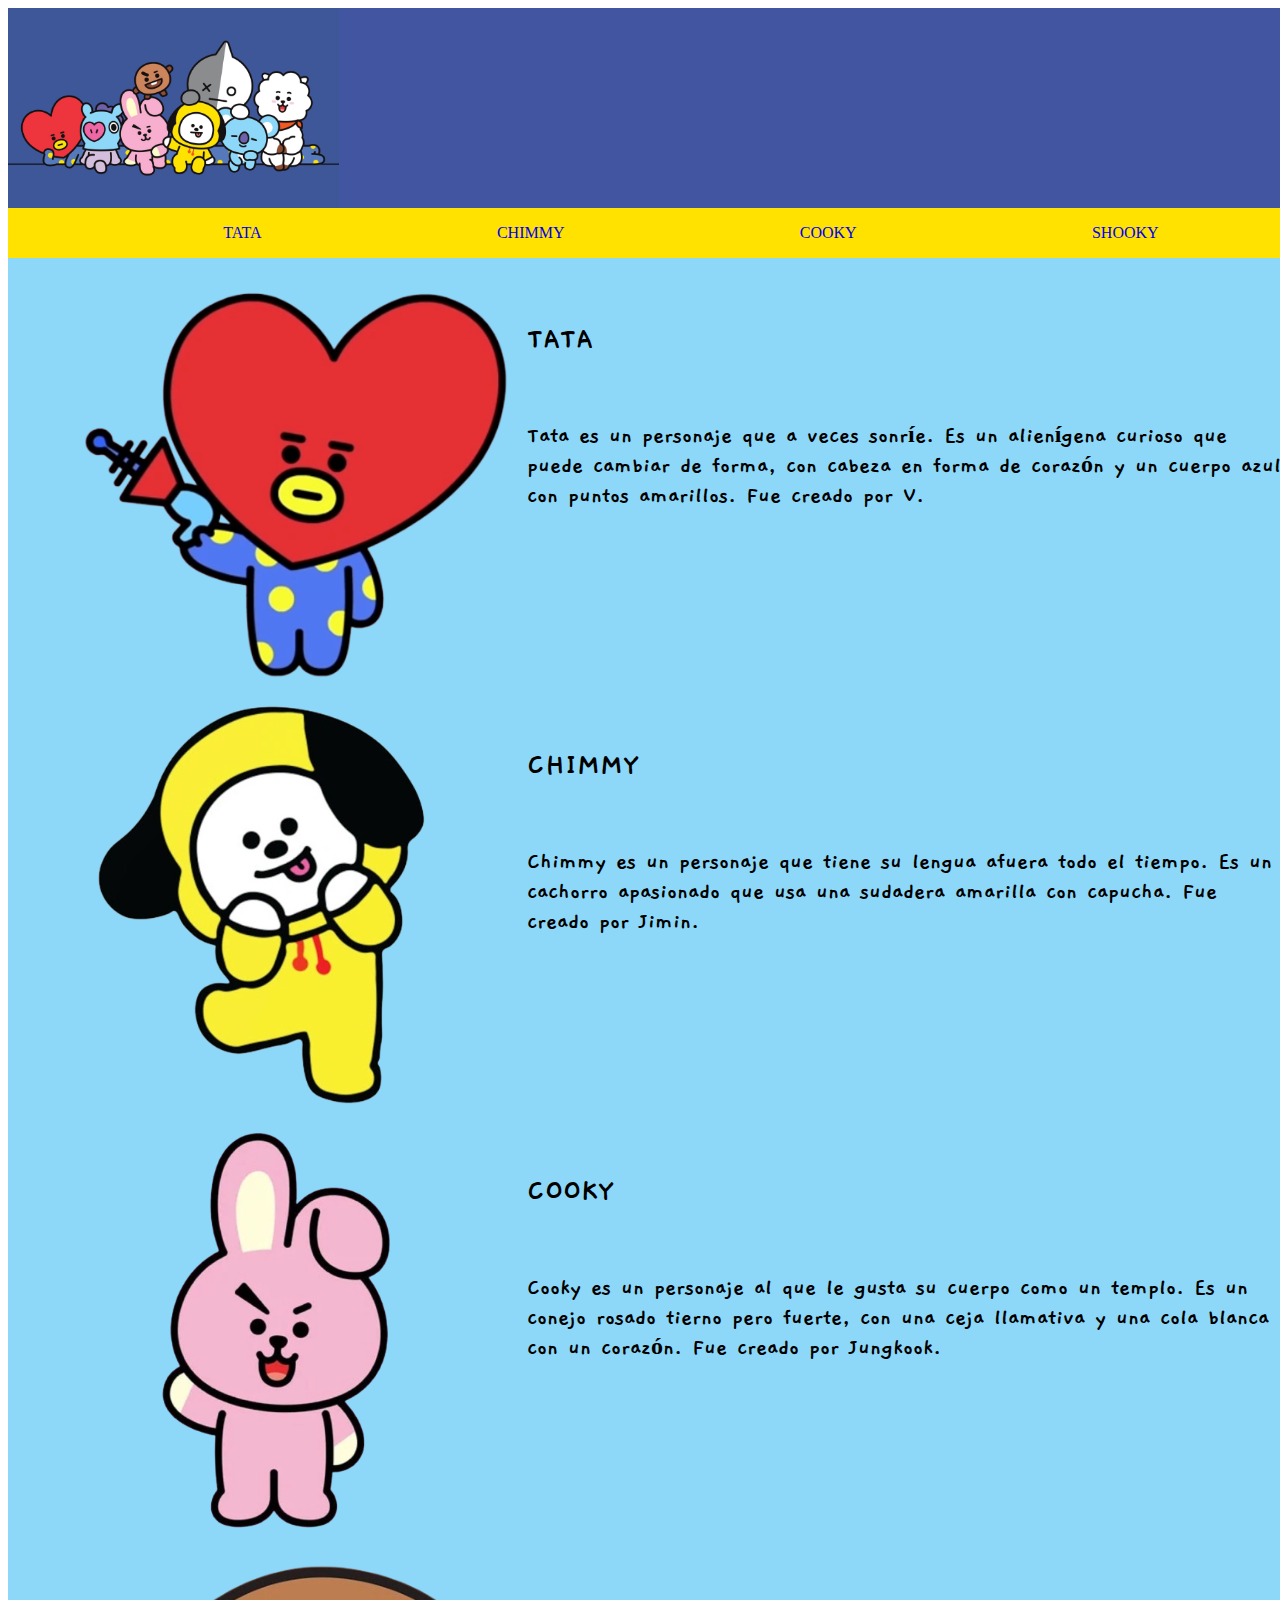
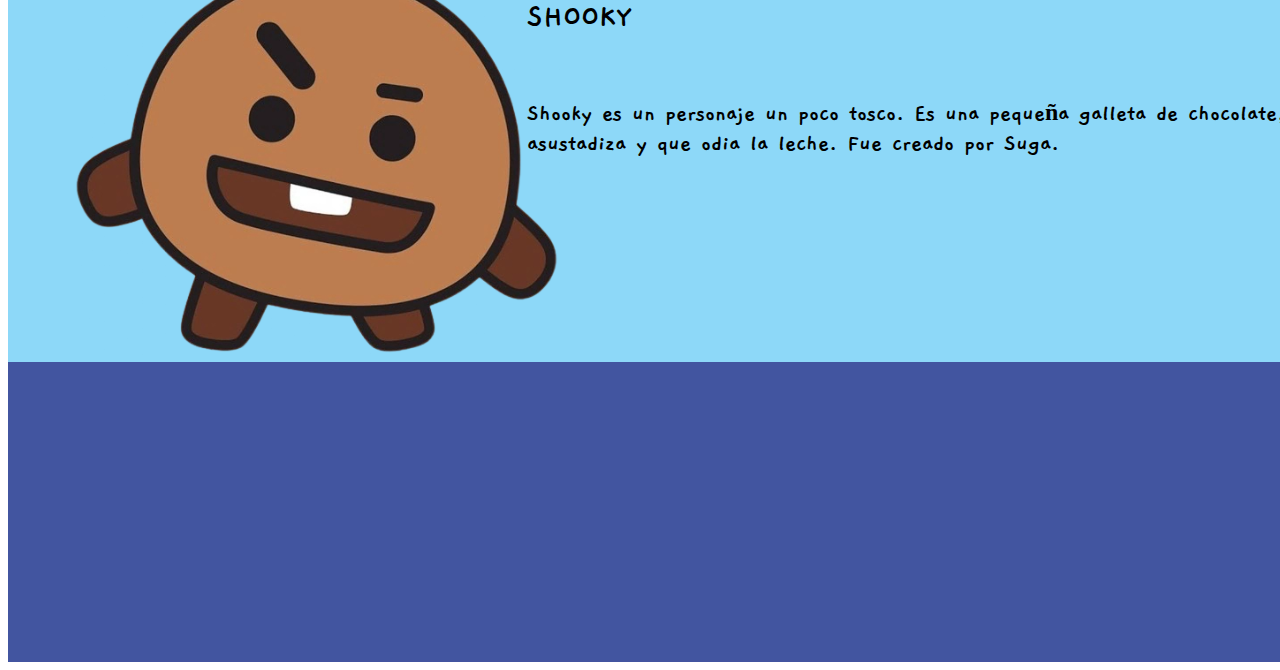
==== index.html @ d98a9e24 "Rename Index.html to index.html" ====
<!DOCTYPE html>
<html lang="es">
<head>
  <title>BT21</title>
  <meta charset="utf8">
  <meta name="viewport" content="width=device-width, initial-scale">

  <link rel="preconnect" href="https://fonts.googleapis.com">
  <link rel="preconnect" href="https://fonts.gstatic.com" crossorigin>
  <link href="https://fonts.googleapis.com/css2?family=Gaegu&family=Londrina+Sketch&display=swap" rel="stylesheet">

</head>
<link rel="stylesheet" href="css/Bt21.css">
<body>
   <header>
    <img src="4prsnjs/Bt21-personajes 1.jpg" alt="Logotipo de BT21">
   </header>

   <nav>
    <a href="#TATA">TATA</a>
    <a href="#CHIMMY">CHIMMY</a>
    <a href="#COOKY">COOKY</a>
    <a href="#SHOOKY">SHOOKY</a>
   </nav>

   <main>
    
    <section id="TATA" class="personaje">
      <div class="foto">
      <img src="4prsnjs/Tata.png" alt="Tata"></div>
      <div class="texto">
        <h1>TATA</h1> <br>
      <h2>Tata es un personaje que a veces sonríe. 
        Es un alienígena curioso que puede cambiar de forma, con cabeza en forma de corazón y un cuerpo azul con puntos amarillos. 
        Fue creado por V.</h2></div>
    </section>

    <section id="CHIMMY" class="personaje">
      <div class="foto">
      <img src="4prsnjs/Chimmy.png" alt="Chim"></div>
      <div class="texto">
        <h1>CHIMMY</h1> <br>
      <h2>Chimmy es un personaje que tiene su lengua afuera todo el tiempo. 
        Es un cachorro apasionado que usa una sudadera amarilla con capucha. Fue creado por Jimin.</h2></div>
    </section>

    <section id="COOKY" class="personaje">
      <div class="foto">
      <img src="4prsnjs/Cooky.png" alt="Jk"></div>
      <div class="texto">
        <H1>COOKY</H1> <br>
      <h2>Cooky es un personaje al que le gusta su cuerpo como un templo. 
        Es un conejo rosado tierno pero fuerte, con una ceja llamativa y una cola blanca con un corazón. Fue creado por Jungkook.</h2></div>
    </section>

    <section id="SHOOKY" class="personaje">
      <div class="foto">
      <img src="4prsnjs/Shooky.png" alt="Shooky"></div>
      <div class="texto">
        <H1>SHOOKY</H1> <br>
      <h2>Shooky es un personaje un poco tosco. Es una pequeña galleta de chocolate, asustadiza y que odia la leche. Fue creado por Suga.</h2></div>
    </section>

    
   </main>

   <footer>
    <section class="footer">
      <section></section>
      <section></section>
      <section></section>
    </section>
   </footer>

</body>
</html>
---- css/Bt21.css ----
*{

box-sizing: border-box;
font-family: "Gaegu", serif;


}

header{
   width: 1366px;
   height:  200px;
   background-color: rgb(66, 85, 160);
   margin: auto;
}
header img{
   height: 100%;
}
nav{
   width: 1366px;
   height: 50px;
   background-color: #ffe200;
   margin: 0 auto;


display: flex;
justify-content: space-evenly;
align-items: center;
}
nav a{


text-decoration: none;
padding: 10px 20px;
font-family: "Mouse Memoirs", serif;
transition: .5s;

}

nav a:hover{

   background-color: #8dd8f8;
}

main{
   width: 1366px;
   height: auto;
   background-color: #8dd8f8;
   margin: 0 auto;
   
}
.personaje{
   width: 1300px;
   height: 400px;
 
   margin-top: 20px;
   margin-left: 33px;
   display: inline-block;
}
.foto{
   width: 400px;
   height: 400px;
 
   float: left;
   margin-left: 33px;
   text-align: center;

}
.foto img{
   height: 100%;
}
.texto{
   width: 800px;
   height: 400px;
   float: left;
   margin-left: 33px;
   padding: 20px;
}
.texto.h2{
   font-family: "Mouse Memoirs", serif;



}
footer{
   width: 1366px;
   height: 300px;
   background-color: rgb(66, 85, 160);
   margin: 0 auto;
}
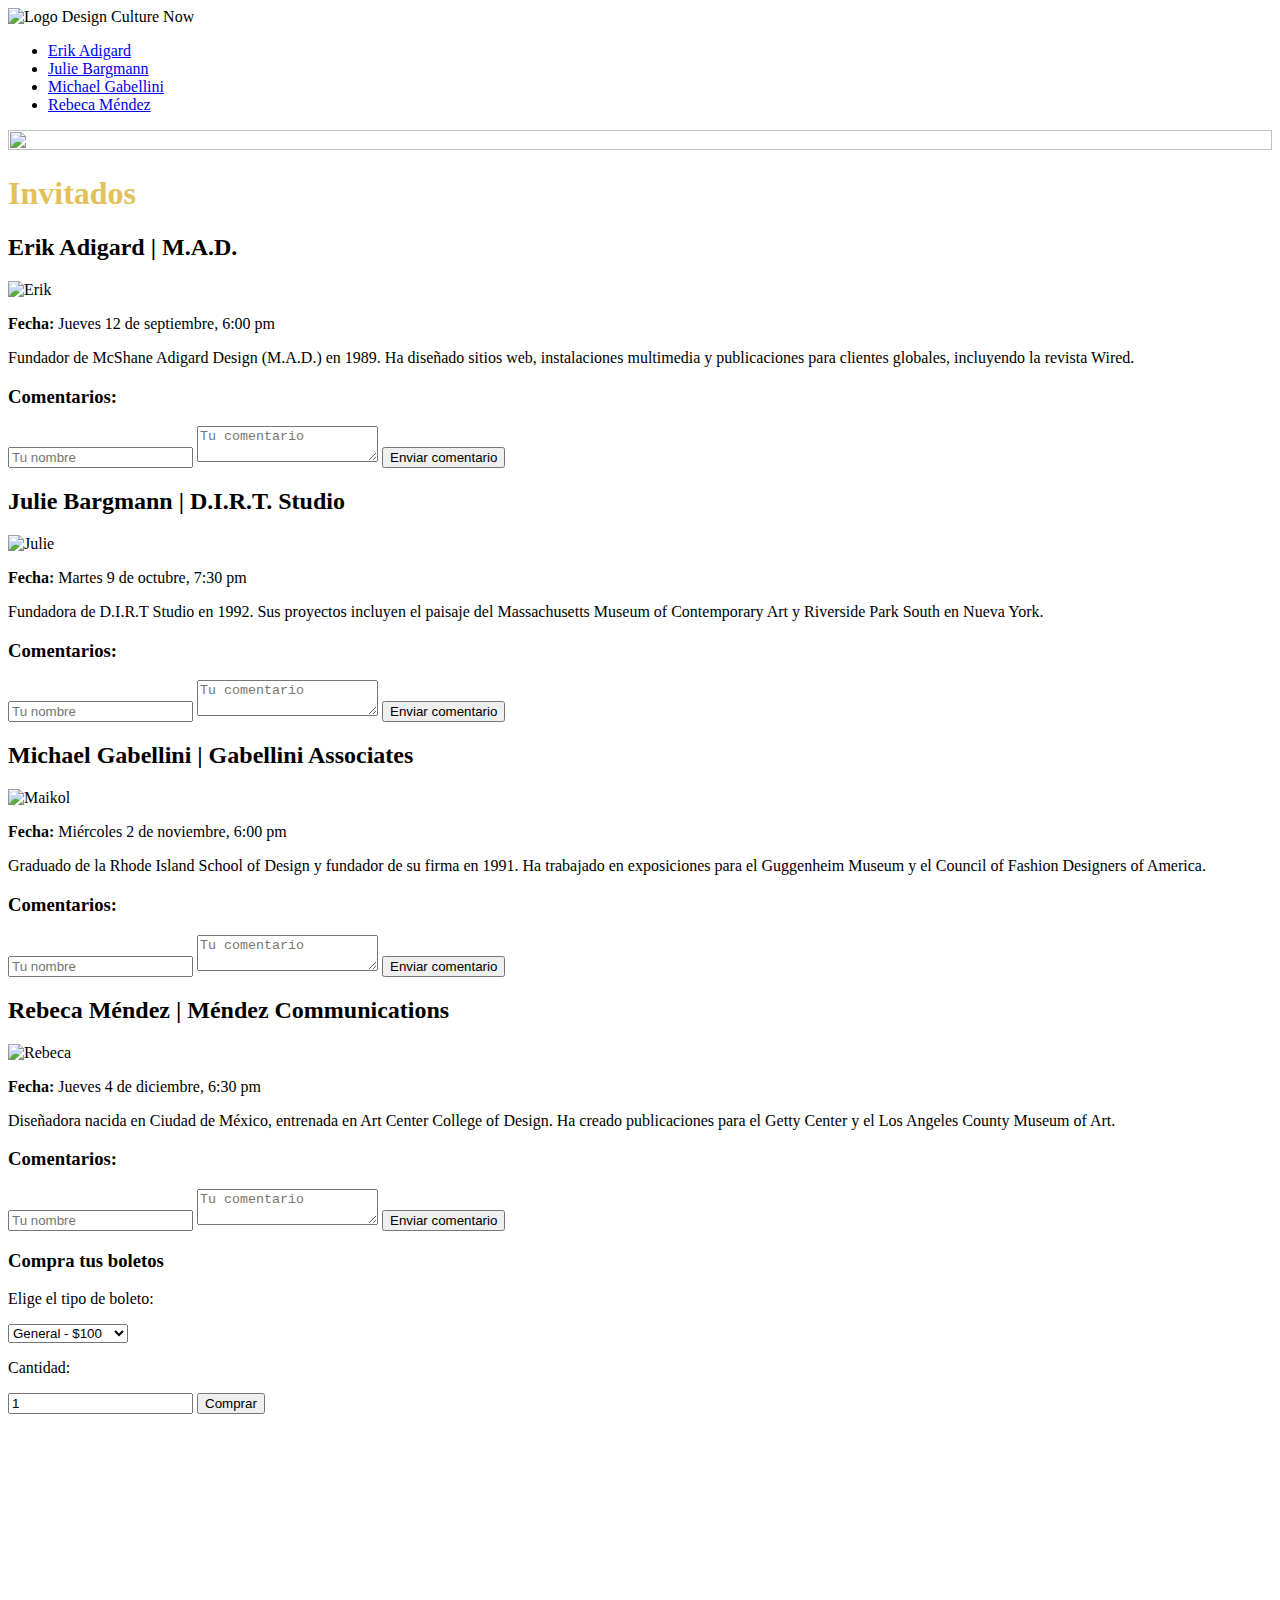
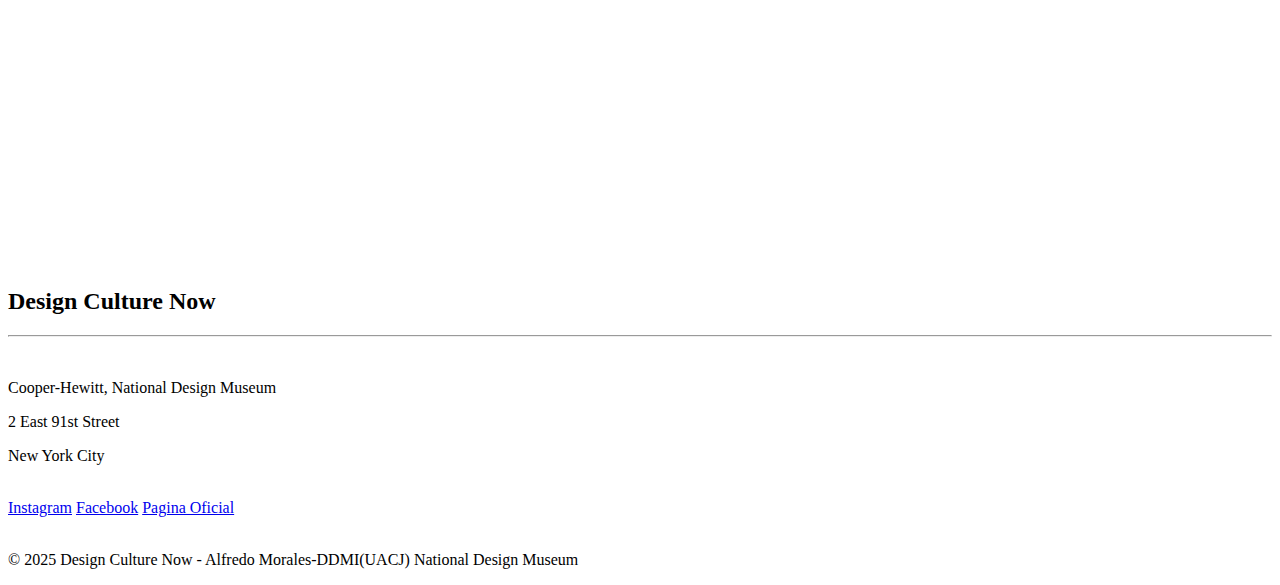
==== commit ae717711: "Update index.html" ====
--- a/index.html
+++ b/index.html
@@ -1,76 +1,147 @@
 <!DOCTYPE html>
 <html lang="es">
 <head>
-  <title>BT21</title>
-  <meta charset="utf8">
-  <meta name="viewport" content="width=device-width, initial-scale">
+<title>Design Culture Now</title>
+<meta charset="utf-8">
+<meta name="viewport" content="width=device-width, initial-scale=1.0">
+<link rel="stylesheet" href="css/DCN.css">
+</head>
+<body>
+<header>
+    
+<nav>
+    <img src="img/LOGODcN.png" alt="Logo Design Culture Now" >
+    <ul class="menu">
+        
+        <li><a href="#Erik">Erik Adigard</a></li>
+        <li><a href="#Julie">Julie Bargmann</a></li>
+        <li><a href="#Michael">Michael Gabellini</a></li>
+        <li><a href="#Rebeca">Rebeca Méndez</a></li>
 
-  <link rel="preconnect" href="https://fonts.googleapis.com">
-  <link rel="preconnect" href="https://fonts.gstatic.com" crossorigin>
-  <link href="https://fonts.googleapis.com/css2?family=Gaegu&family=Londrina+Sketch&display=swap" rel="stylesheet">
+    </ul>
+</nav>
+<div class="banner">
+    <div class="fondo-banner">
+        <img src="img/banner.png" alt="" height="100%" width="100%">
+    
+    </div>            
+</div>
 
-</head>
-<link rel="stylesheet" href="css/Bt21.css">
-<body>
-   <header>
-    <img src="4prsnjs/Bt21-personajes 1.jpg" alt="Logotipo de BT21">
-   </header>
-
-   <nav>
-    <a href="#TATA">TATA</a>
-    <a href="#CHIMMY">CHIMMY</a>
-    <a href="#COOKY">COOKY</a>
-    <a href="#SHOOKY">SHOOKY</a>
-   </nav>
+</header>
+ 
 
    <main>
-    
-    <section id="TATA" class="personaje">
-      <div class="foto">
-      <img src="4prsnjs/Tata.png" alt="Tata"></div>
-      <div class="texto">
-        <h1>TATA</h1> <br>
-      <h2>Tata es un personaje que a veces sonríe. 
-        Es un alienígena curioso que puede cambiar de forma, con cabeza en forma de corazón y un cuerpo azul con puntos amarillos. 
-        Fue creado por V.</h2></div>
-    </section>
+<div class="invitados">
+    <font color=#e2c15c><h1>Invitados</h1></font></div>
 
-    <section id="CHIMMY" class="personaje">
-      <div class="foto">
-      <img src="4prsnjs/Chimmy.png" alt="Chim"></div>
-      <div class="texto">
-        <h1>CHIMMY</h1> <br>
-      <h2>Chimmy es un personaje que tiene su lengua afuera todo el tiempo. 
-        Es un cachorro apasionado que usa una sudadera amarilla con capucha. Fue creado por Jimin.</h2></div>
-    </section>
+<section id="Erik" class="ponente">
+<h2>Erik Adigard | M.A.D.</h2>
+<div class="foto">
+    <img src="img/erikad.jpg" alt="Erik"></div>
+<p><strong>Fecha:</strong> Jueves 12 de septiembre, 6:00 pm</p>
+<p>Fundador de McShane Adigard Design (M.A.D.) en 1989. Ha diseñado sitios web, instalaciones multimedia y publicaciones para clientes globales, incluyendo la revista Wired.</p>
+<div class="comentarios">
+    <h3>Comentarios:</h3>
+    <div id="lista-comentarios">
+        </div>
+    <form id="formulario-comentario">
+        <input type="text" id="nombre" placeholder="Tu nombre" required>
+        <textarea id="comentario" placeholder="Tu comentario" required></textarea>
+        <button type="submit">Enviar comentario</button>
+    </form>
+</div>
+</section>
+ 
+    <section id="Julie" class="ponente">
+<h2>Julie Bargmann | D.I.R.T. Studio</h2>
+<div class="foto">
+    <img src="img/julie.webp" alt="Julie"></div>
+<p><strong>Fecha:</strong> Martes 9 de octubre, 7:30 pm</p>
+<p>Fundadora de D.I.R.T Studio en 1992. Sus proyectos incluyen el paisaje del Massachusetts Museum of Contemporary Art y Riverside Park South en Nueva York.</p>
+<div class="comentarios">
+    <h3>Comentarios:</h3>
+    <div id="lista-comentarios">
+        </div>
+    <form id="formulario-comentario">
+        <input type="text" id="nombre" placeholder="Tu nombre" required>
+        <textarea id="comentario" placeholder="Tu comentario" required></textarea>
+        <button type="submit">Enviar comentario</button>
+    </form>
+</div>
+</section>
+ 
+    <section id="Michael" class="ponente">
+<h2>Michael Gabellini | Gabellini Associates</h2>
+<div class="foto">
+    <img src="img/Maikol.webp" alt="Maikol"></div>
+<p><strong>Fecha:</strong> Miércoles 2 de noviembre, 6:00 pm</p>
+<p>Graduado de la Rhode Island School of Design y fundador de su firma en 1991. Ha trabajado en exposiciones para el Guggenheim Museum y el Council of Fashion Designers of America.</p>
+<div class="comentarios">
+    <h3>Comentarios:</h3>
+    <div id="lista-comentarios">
+        </div>
+    <form id="formulario-comentario">
+        <input type="text" id="nombre" placeholder="Tu nombre" required>
+        <textarea id="comentario" placeholder="Tu comentario" required></textarea>
+        <button type="submit">Enviar comentario</button>
+    </form>
+</div>
+</section>
+ 
+    <section id="Rebeca" class="ponente">
+<h2>Rebeca Méndez | Méndez Communications</h2>
+<div class="foto">
+    <img src="img/rebeca-mendez.jpg" alt="Rebeca"></div>
+<p><strong>Fecha:</strong> Jueves 4 de diciembre, 6:30 pm</p>
+<p>Diseñadora nacida en Ciudad de México, entrenada en Art Center College of Design. Ha creado publicaciones para el Getty Center y el Los Angeles County Museum of Art.</p>
+<div class="comentarios">
+    <h3>Comentarios:</h3>
+    <div id="lista-comentarios">
+        </div>
+    <form id="formulario-comentario">
+        <input type="text" id="nombre" placeholder="Tu nombre" required>
+        <textarea id="comentario" placeholder="Tu comentario" required></textarea>
+        <button type="submit">Enviar comentario</button>
+    </form>
+</div>
+</section>
+</main>
+ 
+   <footer>
+    <aside class="boletos">
+        <h3>Compra tus boletos</h3>
+        <p>Elige el tipo de boleto:</p>
+        <select id="tipo-boleto">
+            <option value="general">General - $100</option>
+            <option value="estudiante">Estudiante - $50</option>
+            <option value="vip">VIP - $150</option>
+        </select>
+        <p>Cantidad:</p>
+        <input type="number" id="cantidad-boletos" value="1" min="1">
+        <button id="boton-comprar">Comprar</button>
+    </aside>
 
-    <section id="COOKY" class="personaje">
-      <div class="foto">
-      <img src="4prsnjs/Cooky.png" alt="Jk"></div>
-      <div class="texto">
-        <H1>COOKY</H1> <br>
-      <h2>Cooky es un personaje al que le gusta su cuerpo como un templo. 
-        Es un conejo rosado tierno pero fuerte, con una ceja llamativa y una cola blanca con un corazón. Fue creado por Jungkook.</h2></div>
-    </section>
+    <iframe src="https://www.google.com/maps/embed?pb=!1m18!1m12!1m3!1d3020.982641312731!2d-73.9604481234747!3d40.78439577138282!2m3!1f0!2f0!3f0!3m2!1i1024!2i768!4f13.1!3m3!1m2!1s0x89c258a2492a3fb1%3A0x2028546238b46dfa!2sMuseo%20Nacional%20de%20Dise%C3%B1o%20Cooper-Hewitt!5e0!3m2!1ses-419!2smx!4v1740591643298!5m2!1ses-419!2smx" width="600" height="450" style="border:0;" allowfullscreen="" loading="lazy" referrerpolicy="no-referrer-when-downgrade"></iframe>
+        <div class="footer-section-info">
+            <h2>Design Culture Now</h2>
+                <hr>
+                <br>
+                <p>Cooper-Hewitt, National Design Museum </p>
+                <p>2 East 91st Street </p>  
+                <p> New York City</p>
 
-    <section id="SHOOKY" class="personaje">
-      <div class="foto">
-      <img src="4prsnjs/Shooky.png" alt="Shooky"></div>
-      <div class="texto">
-        <H1>SHOOKY</H1> <br>
-      <h2>Shooky es un personaje un poco tosco. Es una pequeña galleta de chocolate, asustadiza y que odia la leche. Fue creado por Suga.</h2></div>
-    </section>
-
-    
-   </main>
-
-   <footer>
-    <section class="footer">
-      <section></section>
-      <section></section>
-      <section></section>
-    </section>
-   </footer>
-
+                <br>
+ 
+            <div class="footerlinks">
+                <a href="https://www.instagram.com/uacjoficial/?hl=es">Instagram</a>
+                <a href="https://www.facebook.com/somosuacj/?locale=es_LA">Facebook</a>
+                <a href="https://www.uacj.mx/">Pagina Oficial</a>
+            </div>
+        </div>
+    </div><br>
+    <p>&copy; 2025 Design Culture Now - Alfredo Morales-DDMI(UACJ) National Design Museum</p>
+</footer>
+<script src="js/comentarios.js"></script>
+<script src="js/boletos.js"></script>
 </body>
 </html>
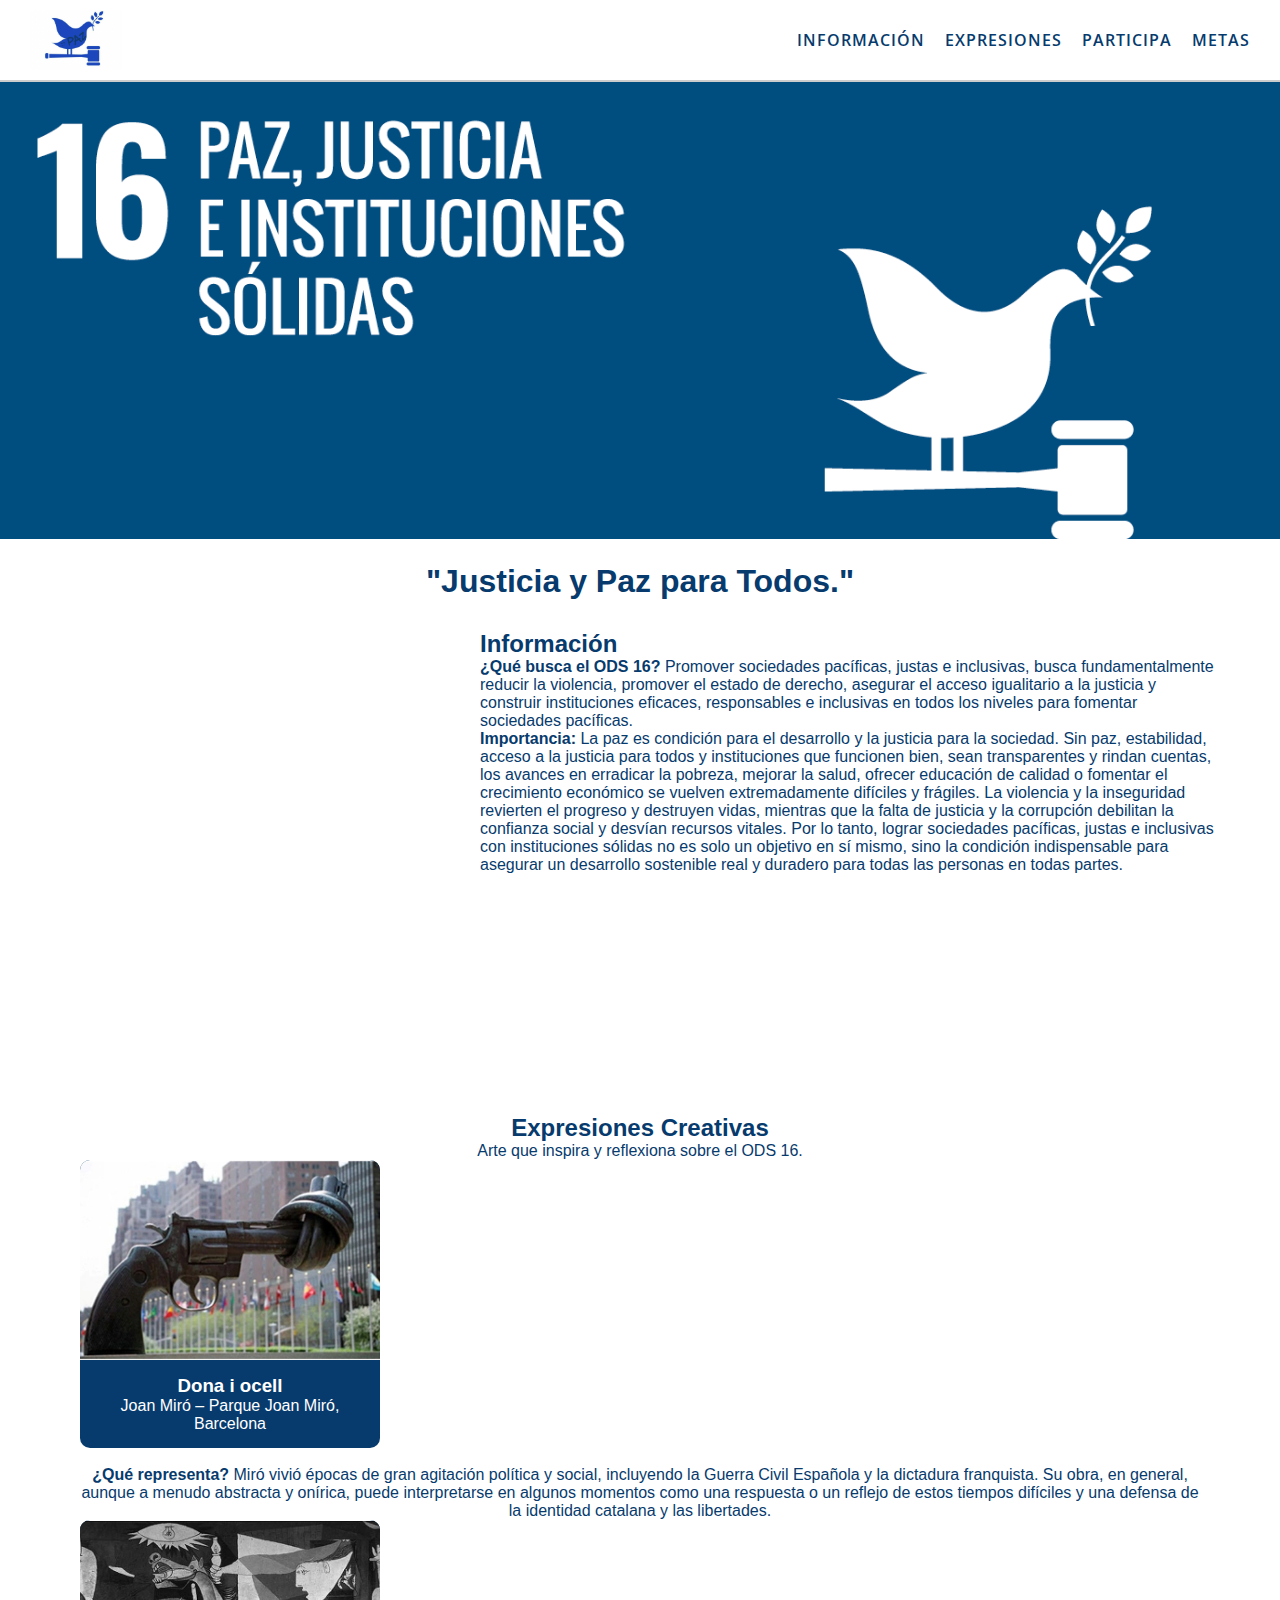
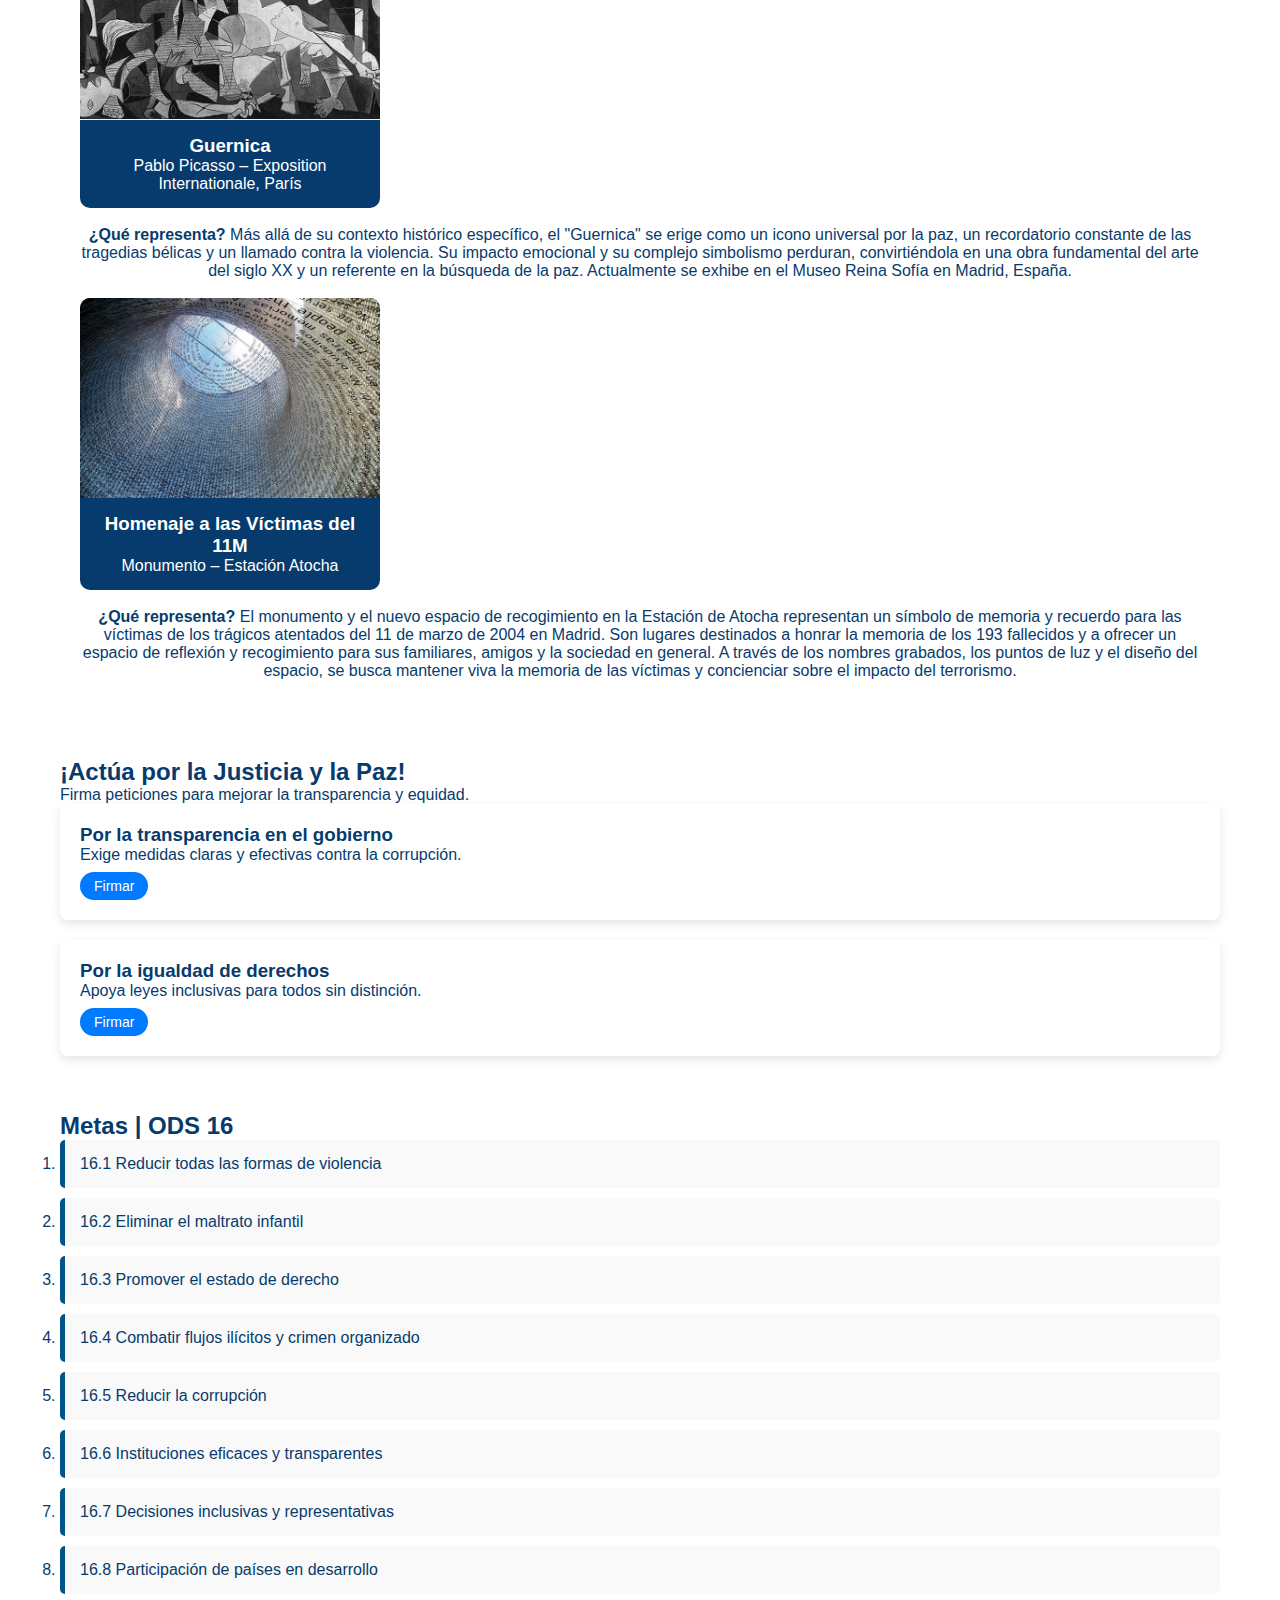
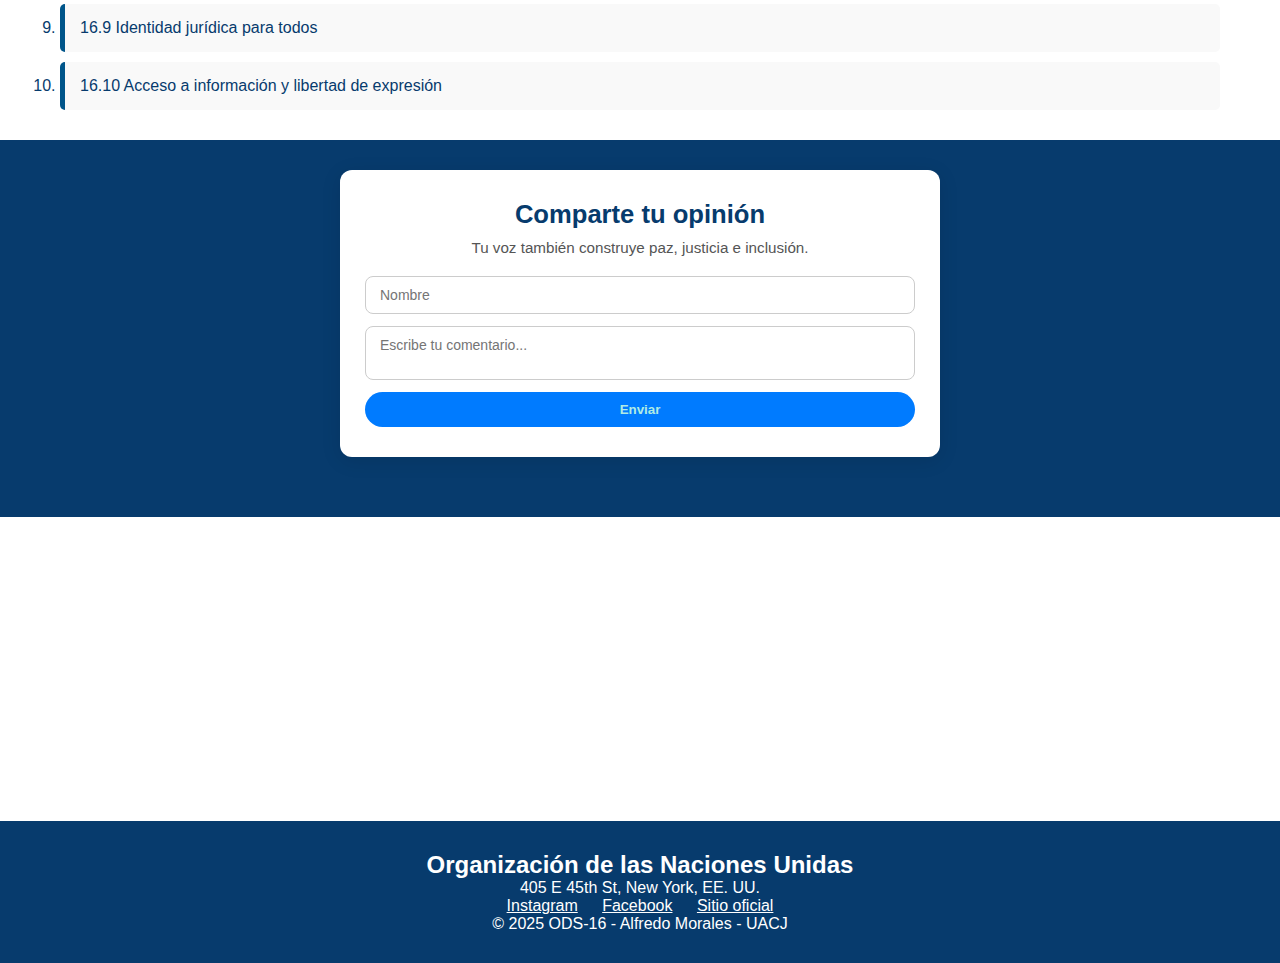
==== commit ec028d87: "Add files via upload" ====
--- a/index.html
+++ b/index.html
@@ -1,147 +1,149 @@
 <!DOCTYPE html>
 <html lang="es">
 <head>
-<title>Design Culture Now</title>
-<meta charset="utf-8">
-<meta name="viewport" content="width=device-width, initial-scale=1.0">
-<link rel="stylesheet" href="css/DCN.css">
+  <title>ODS 16</title>
+  <meta charset="utf-8" />
+  <meta name="viewport" content="width=device-width, initial-scale=1.0" />
+  <link rel="stylesheet" href="css/style.css" />
+  <link href="https://fonts.googleapis.com/css2?family=Open+Sans:ital,wght@0,300..800;1,300..800&display=swap" rel="stylesheet">
 </head>
 <body>
+
 <header>
-    
-<nav>
-    <img src="img/LOGODcN.png" alt="Logo Design Culture Now" >
+  <nav>
+    <img src="img/logod.png" alt="Logo ODS16" class="logo-animado">
     <ul class="menu">
-        
-        <li><a href="#Erik">Erik Adigard</a></li>
-        <li><a href="#Julie">Julie Bargmann</a></li>
-        <li><a href="#Michael">Michael Gabellini</a></li>
-        <li><a href="#Rebeca">Rebeca Méndez</a></li>
+      <li><a href="#Info">Información</a></li>
+      <li><a href="#Exp">Expresiones</a></li>
+      <li><a href="#Form">Participa</a></li>
+      <li><a href="#Metas">Metas</a></li>
+    </ul>
+  </nav>
+  <div class="banner">
+    <div class="fondo-banner">
+      <img src="img/banner.png" alt="Banner ODS 16">
+    </div>            
+  </div>
+</header>
 
-    </ul>
-</nav>
-<div class="banner">
-    <div class="fondo-banner">
-        <img src="img/banner.png" alt="" height="100%" width="100%">
-    
-    </div>            
-</div>
+<main>
+  <section class="textinicio fade-in">
+    <h1>"Justicia y Paz para Todos."</h1>
+  </section>
 
-</header>
- 
+  <section id="Info" class="ponente fade-in">
+    <div class="foto">
+        <img src="img/infoimg.png" alt="Información ODS 16" class="info-animada">
+    </div>
+    <div>
+      <h2>Información</h2>
+      <p><strong>¿Qué busca el ODS 16?</strong> Promover sociedades pacíficas, justas e inclusivas, busca fundamentalmente reducir la violencia, promover el estado de derecho, asegurar el acceso igualitario a la justicia y construir instituciones eficaces, responsables e inclusivas en todos los niveles para fomentar sociedades pacíficas.</p>
+      <p><strong>Importancia:</strong> La paz es condición para el desarrollo y la justicia para la sociedad. Sin paz, estabilidad, acceso a la justicia para todos y instituciones que funcionen bien, sean transparentes y rindan cuentas, los avances en erradicar la pobreza, mejorar la salud, ofrecer educación de calidad o fomentar el crecimiento económico se vuelven extremadamente difíciles y frágiles. La violencia y la inseguridad revierten el progreso y destruyen vidas, mientras que la falta de justicia y la corrupción debilitan la confianza social y desvían recursos vitales. Por lo tanto, lograr sociedades pacíficas, justas e inclusivas con instituciones sólidas no es solo un objetivo en sí mismo, sino la condición indispensable para asegurar un desarrollo sostenible real y duradero para todas las personas en todas partes.</p>
+    </div>
+  </section>
 
-   <main>
-<div class="invitados">
-    <font color=#e2c15c><h1>Invitados</h1></font></div>
+  <section id="Exp" class="galeria fade-in">
+    <h2>Expresiones Creativas</h2>
+    <p>Arte que inspira y reflexiona sobre el ODS 16.</p>
 
-<section id="Erik" class="ponente">
-<h2>Erik Adigard | M.A.D.</h2>
-<div class="foto">
-    <img src="img/erikad.jpg" alt="Erik"></div>
-<p><strong>Fecha:</strong> Jueves 12 de septiembre, 6:00 pm</p>
-<p>Fundador de McShane Adigard Design (M.A.D.) en 1989. Ha diseñado sitios web, instalaciones multimedia y publicaciones para clientes globales, incluyendo la revista Wired.</p>
-<div class="comentarios">
-    <h3>Comentarios:</h3>
-    <div id="lista-comentarios">
-        </div>
-    <form id="formulario-comentario">
-        <input type="text" id="nombre" placeholder="Tu nombre" required>
-        <textarea id="comentario" placeholder="Tu comentario" required></textarea>
-        <button type="submit">Enviar comentario</button>
-    </form>
-</div>
-</section>
- 
-    <section id="Julie" class="ponente">
-<h2>Julie Bargmann | D.I.R.T. Studio</h2>
-<div class="foto">
-    <img src="img/julie.webp" alt="Julie"></div>
-<p><strong>Fecha:</strong> Martes 9 de octubre, 7:30 pm</p>
-<p>Fundadora de D.I.R.T Studio en 1992. Sus proyectos incluyen el paisaje del Massachusetts Museum of Contemporary Art y Riverside Park South en Nueva York.</p>
-<div class="comentarios">
-    <h3>Comentarios:</h3>
-    <div id="lista-comentarios">
-        </div>
-    <form id="formulario-comentario">
-        <input type="text" id="nombre" placeholder="Tu nombre" required>
-        <textarea id="comentario" placeholder="Tu comentario" required></textarea>
-        <button type="submit">Enviar comentario</button>
-    </form>
-</div>
-</section>
- 
-    <section id="Michael" class="ponente">
-<h2>Michael Gabellini | Gabellini Associates</h2>
-<div class="foto">
-    <img src="img/Maikol.webp" alt="Maikol"></div>
-<p><strong>Fecha:</strong> Miércoles 2 de noviembre, 6:00 pm</p>
-<p>Graduado de la Rhode Island School of Design y fundador de su firma en 1991. Ha trabajado en exposiciones para el Guggenheim Museum y el Council of Fashion Designers of America.</p>
-<div class="comentarios">
-    <h3>Comentarios:</h3>
-    <div id="lista-comentarios">
-        </div>
-    <form id="formulario-comentario">
-        <input type="text" id="nombre" placeholder="Tu nombre" required>
-        <textarea id="comentario" placeholder="Tu comentario" required></textarea>
-        <button type="submit">Enviar comentario</button>
-    </form>
-</div>
-</section>
- 
-    <section id="Rebeca" class="ponente">
-<h2>Rebeca Méndez | Méndez Communications</h2>
-<div class="foto">
-    <img src="img/rebeca-mendez.jpg" alt="Rebeca"></div>
-<p><strong>Fecha:</strong> Jueves 4 de diciembre, 6:30 pm</p>
-<p>Diseñadora nacida en Ciudad de México, entrenada en Art Center College of Design. Ha creado publicaciones para el Getty Center y el Los Angeles County Museum of Art.</p>
-<div class="comentarios">
-    <h3>Comentarios:</h3>
-    <div id="lista-comentarios">
-        </div>
-    <form id="formulario-comentario">
-        <input type="text" id="nombre" placeholder="Tu nombre" required>
-        <textarea id="comentario" placeholder="Tu comentario" required></textarea>
-        <button type="submit">Enviar comentario</button>
-    </form>
-</div>
-</section>
+    <div class="obra">
+      <img src="img/arte1.webp" alt="Dona i ocell">
+      <div class="descripcion">
+        <h3>Dona i ocell</h3>
+        <p>Joan Miró – Parque Joan Miró, Barcelona</p>
+      </div>
+    </div>
+    <br>
+    <p><strong>¿Qué representa?</strong> Miró vivió épocas de gran agitación política y social, incluyendo la Guerra Civil Española y la dictadura franquista. Su obra, en general, aunque a menudo abstracta y onírica, puede interpretarse en algunos momentos como una respuesta o un reflejo de estos tiempos difíciles y una defensa de la identidad catalana y las libertades.</p>
+
+    <div class="obra">
+      <img src="img/picaart.jpg" alt="Guernica">
+      <div class="descripcion">
+        <h3>Guernica</h3>
+        <p>Pablo Picasso – Exposition Internationale, París</p>
+      </div>
+    </div>
+    <br>
+    <p><strong>¿Qué representa?</strong> Más allá de su contexto histórico específico, el "Guernica" se erige como un icono universal por la paz, un recordatorio constante de las tragedias bélicas y un llamado contra la violencia. Su impacto emocional y su complejo simbolismo perduran, convirtiéndola en una obra fundamental del arte del siglo XX y un referente en la búsqueda de la paz. Actualmente se exhibe en el Museo Reina Sofía en Madrid, España.</p>
+    <br>
+    <div class="obra">
+      <img src="img/monuart.jpg" alt="Homenaje 11M">
+      <div class="descripcion">
+        <h3>Homenaje a las Víctimas del 11M</h3>
+        <p>Monumento – Estación Atocha</p>
+      </div>
+    </div>
+    <br>
+    <p><strong>¿Qué representa?</strong> El monumento y el nuevo espacio de recogimiento en la Estación de Atocha representan un símbolo de memoria y recuerdo para las víctimas de los trágicos atentados del 11 de marzo de 2004 en Madrid. Son lugares destinados a honrar la memoria de los 193 fallecidos y a ofrecer un espacio de reflexión y recogimiento para sus familiares, amigos y la sociedad en general. A través de los nombres grabados, los puntos de luz y el diseño del espacio, se busca mantener viva la memoria de las víctimas y concienciar sobre el impacto del terrorismo.</p>
+  </section>
+ <br>
+  <section id="Form" class="container fade-in">
+    <h2>¡Actúa por la Justicia y la Paz!</h2>
+    <p>Firma peticiones para mejorar la transparencia y equidad.</p>
+
+    <div class="peticiones">
+      <div class="peticion">
+        <h3>Por la transparencia en el gobierno</h3>
+        <p>Exige medidas claras y efectivas contra la corrupción.</p>
+        <a href="https://www.change.org/p/" class="btn firmar" target="_blank">Firmar</a>
+      </div>
+
+      <div class="peticion">
+        <h3>Por la igualdad de derechos</h3>
+        <p>Apoya leyes inclusivas para todos sin distinción.</p>
+        <a href="https://www.change.org/p/gualdad" class="btn firmar" target="_blank">Firmar</a>
+      </div>
+    </div>
+  </section>
+  <br>
+
+  <section id="Metas" class="lista-ods">
+    <br>
+    <h2>Metas | ODS 16</h2>
+    <ol>
+      <li>16.1 Reducir todas las formas de violencia</li>
+      <li>16.2 Eliminar el maltrato infantil</li>
+      <li>16.3 Promover el estado de derecho</li>
+      <li>16.4 Combatir flujos ilícitos y crimen organizado</li>
+      <li>16.5 Reducir la corrupción</li>
+      <li>16.6 Instituciones eficaces y transparentes</li>
+      <li>16.7 Decisiones inclusivas y representativas</li>
+      <li>16.8 Participación de países en desarrollo</li>
+      <li>16.9 Identidad jurídica para todos</li>
+      <li>16.10 Acceso a información y libertad de expresión</li>
+    </ol>
+  </section>
 </main>
- 
-   <footer>
-    <aside class="boletos">
-        <h3>Compra tus boletos</h3>
-        <p>Elige el tipo de boleto:</p>
-        <select id="tipo-boleto">
-            <option value="general">General - $100</option>
-            <option value="estudiante">Estudiante - $50</option>
-            <option value="vip">VIP - $150</option>
-        </select>
-        <p>Cantidad:</p>
-        <input type="number" id="cantidad-boletos" value="1" min="1">
-        <button id="boton-comprar">Comprar</button>
-    </aside>
 
-    <iframe src="https://www.google.com/maps/embed?pb=!1m18!1m12!1m3!1d3020.982641312731!2d-73.9604481234747!3d40.78439577138282!2m3!1f0!2f0!3f0!3m2!1i1024!2i768!4f13.1!3m3!1m2!1s0x89c258a2492a3fb1%3A0x2028546238b46dfa!2sMuseo%20Nacional%20de%20Dise%C3%B1o%20Cooper-Hewitt!5e0!3m2!1ses-419!2smx!4v1740591643298!5m2!1ses-419!2smx" width="600" height="450" style="border:0;" allowfullscreen="" loading="lazy" referrerpolicy="no-referrer-when-downgrade"></iframe>
-        <div class="footer-section-info">
-            <h2>Design Culture Now</h2>
-                <hr>
-                <br>
-                <p>Cooper-Hewitt, National Design Museum </p>
-                <p>2 East 91st Street </p>  
-                <p> New York City</p>
+<footer class="fade-in">
+    <div class="comentarios">
+      <h3>Comparte tu opinión</h3>
+      <p>Tu voz también construye paz, justicia e inclusión.</p>
+  
+      <form id="formulario-comentario" class="formulario-comentario">
+        <input type="text" id="nombre" placeholder="Nombre" required>
+        <textarea id="comentario" placeholder="Escribe tu comentario..." required></textarea>
+        <button type="submit" class="btn-enviar">Enviar</button>
+      </form>
+    </div>
+  </footer>
+  
 
-                <br>
- 
-            <div class="footerlinks">
-                <a href="https://www.instagram.com/uacjoficial/?hl=es">Instagram</a>
-                <a href="https://www.facebook.com/somosuacj/?locale=es_LA">Facebook</a>
-                <a href="https://www.uacj.mx/">Pagina Oficial</a>
-            </div>
-        </div>
-    </div><br>
-    <p>&copy; 2025 Design Culture Now - Alfredo Morales-DDMI(UACJ) National Design Museum</p>
+  <iframe src="https://www.google.com/maps/embed?pb=!1m18!1m12!1m3!1d3022.577011288032!2d-73.9705043886681!3d40.74933213521053!2m3!1f0!2f0!3f0!3m2!1i1024!2i768!4f13.1!3m3!1m2!1s0x89c2591ce0874d11%3A0xc5fae28bdd3df635!2sOrganizaci%C3%B3n%20de%20las%20Naciones%20Unidas!5e0!3m2!1ses-419!2smx!4v1744349183272!5m2!1ses-419!2smx" width="100%" height="300" style="border:0;" allowfullscreen="" loading="lazy"></iframe>
+
+  <footer>
+  <div class="footer-section-info">
+    <h2>Organización de las Naciones Unidas</h2>
+    <p>405 E 45th St, New York, EE. UU.</p>
+    <div class="footerlinks">
+      <a href="https://www.instagram.com/nacionesunidas/?hl=es">Instagram</a>
+      <a href="https://www.facebook.com/nacionesunidas/?locale=es_LA">Facebook</a>
+      <a href="https://www.un.org/es/">Sitio oficial</a>
+    </div>
+  </div>
+
+  <p>&copy; 2025 ODS-16 - Alfredo Morales - UACJ</p>
 </footer>
-<script src="js/comentarios.js"></script>
-<script src="js/boletos.js"></script>
+
 </body>
 </html>
--- a/css/style.css
+++ b/css/style.css
@@ -0,0 +1,362 @@
+* {
+   margin: 0;
+   padding: 0;
+   box-sizing: border-box;
+ }
+ 
+ body {
+   font-family: Arial, sans-serif;
+   background: #fff;
+   color: #073b6d;
+   scroll-behavior: smooth;
+ }
+ 
+ header, main, footer {
+   animation: fadeIn 1s ease-out;
+ }
+ 
+ nav {
+   display: flex;
+   justify-content: space-between;
+   align-items: center;
+   padding: 10px 30px;
+   background: #fff;
+   border-bottom: 2px solid #ccc;
+ }
+ 
+ nav img {
+   height: 60px;
+ }
+ 
+ .menu {
+   display: flex;
+   gap: 20px;
+   list-style: none;
+ }
+ 
+ .menu a {
+   font-family: "Open Sans", sans-serif;
+   text-transform: uppercase;
+   font-size: 16px;
+   font-weight: 600;
+   letter-spacing: 1px;
+   color: #073b6d;
+   text-decoration: none;
+   transition: all 0.3s ease-in-out;
+ }
+ 
+ .menu a:hover {
+   color: #024ccb;
+   transform: scale(1.05);
+ }
+ 
+ 
+ .fondo-banner img {
+   width: 100%;
+   height: auto;
+   animation: respiracion 6s ease-in-out infinite;
+ }
+ 
+ main {
+   max-width: 1200px;
+   margin: 0 auto;
+   padding: 20px;
+ }
+ 
+ .textinicio {
+   text-align: center;
+   margin-bottom: 30px;
+ }
+ 
+ .ponente {
+   display: flex;
+   flex-wrap: wrap;
+   gap: 20px;
+   margin-bottom: 40px;
+ }
+ 
+ .foto {
+   flex: 1;
+   max-width: 400px;
+ }
+ 
+ .foto img {
+   width: 100%;
+   height: auto;
+   object-fit: cover;
+   border-radius: 8px;
+ }
+ 
+ .ponente > div {
+   flex: 2;
+ }
+ 
+ .galeria {
+   text-align: center;
+   padding: 40px 20px;
+ }
+ 
+ .contenedor-obras {
+   display: flex;
+   flex-wrap: wrap;
+   justify-content: center;
+   gap: 30px;
+   margin-top: 20px;
+ }
+ 
+ .obra {
+   width: 300px;
+   background-color: #073b6d;
+   border-radius: 10px;
+   overflow: hidden;
+   color: white;
+   transition: transform 0.3s ease;
+   display: flex;
+   flex-direction: column;
+   align-items: center;
+ }
+ 
+ .obra img {
+   width: 100%;
+   height: 200px;
+   object-fit: cover;
+   
+ }
+ 
+ .descripcion {
+   padding: 15px;
+ }
+ 
+ .obra:hover {
+   transform: scale(1.03);
+ }
+ 
+ 
+ .container {
+   padding: 20px 0;
+ }
+ 
+ .peticiones {
+   display: flex;
+   flex-direction: column;
+   gap: 20px;
+ }
+ 
+ .peticion {
+   background: #fff;
+   padding: 20px;
+   border-radius: 8px;
+   box-shadow: 0 4px 10px rgba(0,0,0,0.1);
+ }
+ 
+ .btn {
+   display: inline-block;
+   padding: 6px 14px;
+   font-size: 14px;
+   background-color: #007BFF;
+   color: rgb(255, 255, 255);
+   text-decoration: none;
+   border-radius: 20px;
+   margin-top: 8px;
+   transition: all 0.3s ease;
+ }
+ 
+ .btn:hover {
+   background-color: #0056b3;
+   transform: scale(1.05);
+ }
+ 
+ 
+ .lista-ods {
+   list-style: none;
+   padding-left: 0;
+ }
+ 
+ .lista-ods li {
+   margin-bottom: 10px;
+   padding: 15px;
+   background: #f9f9f9;
+   border-left: 5px solid #00558a;
+   border-radius: 5px;
+ }
+ 
+ footer {
+   background: #073b6d;
+   color: white;
+   padding: 30px 20px;
+   text-align: center;
+ }
+ 
+ footer a {
+   color: white;
+   margin: 0 10px;
+ }
+ 
+ .fade-in {
+   animation: fadeIn 1.2s ease-out;
+ }
+ .comentarios {
+   max-width: 600px;
+   margin: 0 auto 30px auto;
+   background: #fff;
+   padding: 30px 25px;
+   border-radius: 12px;
+   box-shadow: 0 4px 20px rgba(0, 0, 0, 0.1);
+   color: #073b6d;
+   text-align: center;
+ }
+ 
+ .comentarios h3 {
+   font-size: 1.6rem;
+   margin-bottom: 10px;
+ }
+ 
+ .comentarios p {
+   font-size: 0.95rem;
+   color: #555;
+   margin-bottom: 20px;
+   text-transform: none;
+   letter-spacing: normal;
+ }
+ 
+ .formulario-comentario {
+   display: flex;
+   flex-direction: column;
+   gap: 12px;
+ }
+ 
+ .formulario-comentario input,
+ .formulario-comentario textarea {
+   padding: 10px 14px;
+   border: 1px solid #ccc;
+   border-radius: 8px;
+   font-size: 14px;
+   font-family: Arial, sans-serif;
+   resize: none;
+ }
+ 
+ .btn-enviar {
+   background-color: #007BFF;
+   color: rgb(176, 236, 228);
+   border: none;
+   padding: 10px 20px;
+   border-radius: 25px;
+   font-weight: bold;
+   cursor: pointer;
+   transition: background-color 0.3s ease;
+ }
+ 
+ .btn-enviar:hover {
+   background-color: #0056b3;
+ }
+ .formulario-comentario {
+   animation: fadeIn 1s ease-out;
+ }
+ 
+ @keyframes slideFade {
+   0% {
+     opacity: 0;
+     transform: translateY(40px);
+   }
+   100% {
+     opacity: 1;
+     transform: translateY(0);
+   }
+ }
+ 
+ 
+ @keyframes respiracion {
+   0%, 100% { transform: scale(1); }
+   50% { transform: scale(1.02); }
+ }
+ 
+ @keyframes fadeIn {
+   from { opacity: 0; transform: translateY(20px); }
+   to { opacity: 1; transform: translateY(0); }
+ }
+ @keyframes logoBounceFade {
+   0% {
+     opacity: 0;
+     transform: scale(0.8) translateY(-30px);
+   }
+   60% {
+     opacity: 1;
+     transform: scale(1.05) translateY(10px);
+   }
+   100% {
+     transform: scale(1) translateY(0);
+   }
+ }
+ 
+ .logo-animado {
+   animation: logoBounceFade 1.2s ease-out forwards;
+   max-height: 80px;
+   width: auto;
+ }
+ @keyframes slideLeftFade {
+   0% {
+     opacity: 0;
+     transform: translateX(-40px);
+   }
+   100% {
+     opacity: 1;
+     transform: translateX(0);
+   }
+ }
+ 
+ .info-animada {
+   animation: slideLeftFade 6.2s ease-out forwards;
+   opacity: 0;
+ }
+ 
+ @media (max-width: 768px) {
+   .ponente {
+     flex-direction: column;
+   }
+ }
+ @keyframes fadeUp {
+  0% {
+    opacity: 0;
+    transform: translateY(20px);
+  }
+  50% {
+    opacity: 1;
+    transform: translateY(0);
+  }
+  100% {
+    opacity: 0;
+    transform: translateY(-20px);
+  }
+}
+
+.lista-ods li {
+  animation: fadeUp 5s ease-in-out infinite;
+}
+
+.lista-ods li:nth-child(1) { animation-delay: 0s; }
+.lista-ods li:nth-child(2) { animation-delay: 0.5s; }
+.lista-ods li:nth-child(3) { animation-delay: 1s; }
+.lista-ods li:nth-child(4) { animation-delay: 1.5s; }
+.lista-ods li:nth-child(5) { animation-delay: 2s; }
+.lista-ods li:nth-child(6) { animation-delay: 2.5s; }
+.lista-ods li:nth-child(7) { animation-delay: 3s; }
+.lista-ods li:nth-child(8) { animation-delay: 3.5s; }
+.lista-ods li:nth-child(9) { animation-delay: 4s; }
+.lista-ods li:nth-child(10) { animation-delay: 4.5s; }
+
+
+@keyframes slideInRight {
+  0% {
+    transform: translateX(-100%);
+    opacity: 0;
+  }
+  100% {
+    transform: translateX(0);
+    opacity: 1;
+  }
+}
+
+.comentarios {
+  animation: slideInRight 3s ease-out forwards;
+}
+
